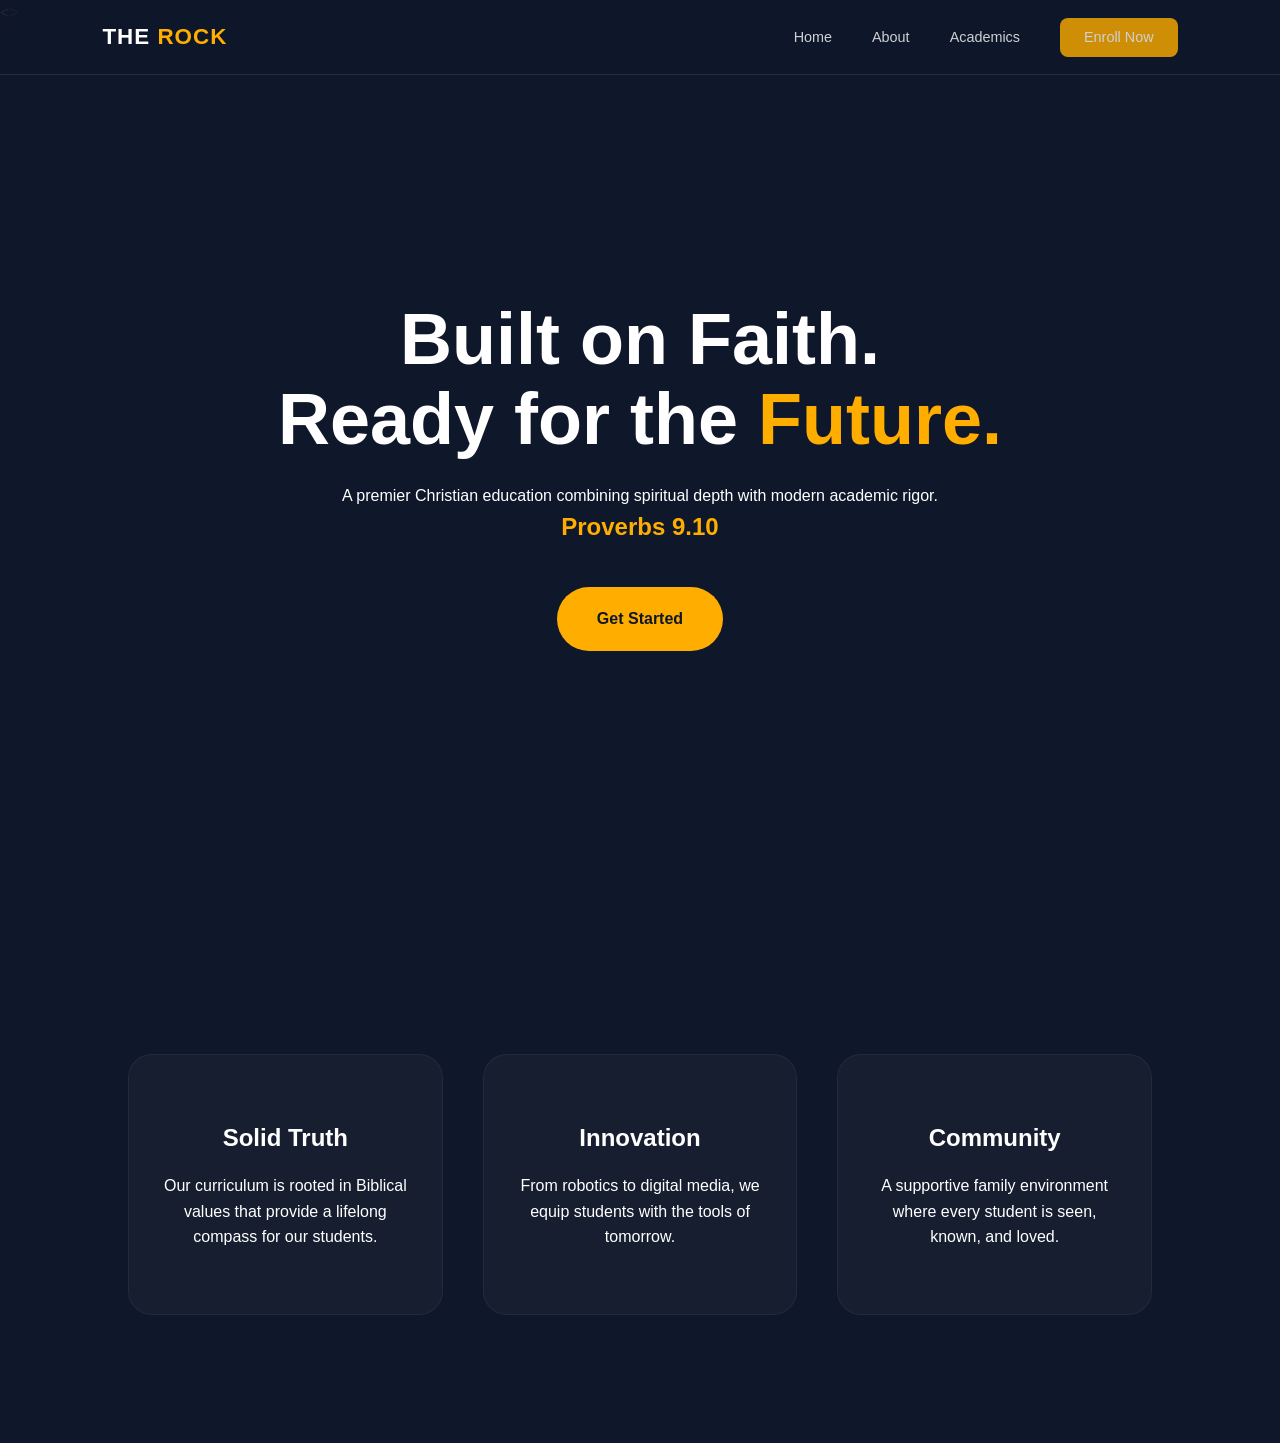
==== index.html @ 66d35864 "Add files via upload" ====
<!DOCTYPE html>
<html lang="en">
<>
    <meta charset="UTF-8">
    <meta name="viewport" content="width=device-width, initial-scale=1.0">
    <title>The Rock Christian School | Modern Education</title>
    <style>
        :root {
            --primary: #0f172a;
            --accent: #ffae00;
            --primary-light: #1e293b;
            --text-light: #ffffff;
            --glass: rgba(255, 255, 255, 0.03);
            --transition: all 0.4s cubic-bezier(0.175, 0.885, 0.32, 1.275);
        }
        * {
            margin: 0;
            padding: 0;
            box-sizing: border-box;






            
            font-family: 'Inter', sans-serif;
        }
        body {
            background-color: var(--primary);
            color: var(--text-light);
            line-height: 1.6;
            overflow-x: hidden;
        }
        .navbar {
            position: fixed;
            top: 0;
            width: 100%;
            padding: 1.2rem 8%;
            display: flex;
            justify-content: space-between;
            align-items: center;
            background: rgba(15, 23, 42, 0.9);
            backdrop-filter: blur(15px);
            z-index: 1000;
            border-bottom: 1px solid rgba(255,255,255,0.1);
        }
        .logo {
            font-size: 1.4rem;
            font-weight: 700;
            letter-spacing: 1px;
            text-transform: uppercase;
        }
        .logo span { color: var(--accent); }
        .nav-links {
            list-style: none;
            display: flex;
            align-items: center;
        }
        .nav-links li { margin-left: 2.5rem; }
        .nav-links a {
            text-decoration: none;
            color: white;
            font-size: 0.9rem;
            font-weight: 500;
            transition: 0.3s;
            opacity: 0.8;
        }
        .nav-links a:hover { opacity: 1; color: var(--accent); }
        .btn-apply {
            background: var(--accent);
            color: var(--primary);
            padding: 0.7rem 1.5rem;
            border-radius: 8px;
            font-weight: 700;
            opacity: 1;
        }
        .hero {
            height: 100vh;
            background: var(--primary);
            display: flex;
            align-items: center;
            justify-content: center;
            text-align: center;
            padding: 0 20px;
        }
        .hero-content h1 {
            font-size: clamp(2.5rem, 8vw, 4.5rem);
            margin-bottom: 1.5rem;
            line-height: 1.1;
        }
        .hero-content p {
            font-size: 1.2rem;
            max-width: 600px;
            margin: 0 auto 2.5rem;
            opacity: 0.9;
        }
        .accent { color: var(--accent); }
        .btn-group {
            display: flex;
            gap: 1.5rem;
            justify-content: center;
        }
        .btn-main {
            padding: 1.2rem 2.5rem;
            background: var(--accent);
            color: var(--primary);
            text-decoration: none;
            border-radius: 50px;
            font-weight: 700;
            transition: var(--transition);
        }
        .btn-main:hover { transform: scale(1.05); box-shadow: 0 10px 20px rgba(251, 191, 36, 0.3); }
        .btn-outline {
            padding: 1.2rem 2.5rem;
            border: 2px solid white;
            color: white;
            text-decoration: none;
            border-radius: 50px;
            transition: 0.3s;
        }
        .btn-outline:hover { background: white; color: var(--primary); }
        .features {
            display: grid;
            grid-template-columns: repeat(auto-fit, minmax(300px, 1fr));
            gap: 2.5rem;
            padding: 8rem 10%;
            background: #0f172a;
        }
        .feature-card {
            background: var(--glass);
            padding: 4rem 2rem;
            border-radius: 24px;
            text-align: center;
            border: 1px solid rgba(255,255,255,0.05);
            transition: var(--transition);
        }
        .feature-card:hover {
            background: rgba(255,255,255,0.08);
            transform: translateY(-15px);
            border-color: var(--accent);
        }
        .feature-card i {
            font-size: 3.5rem;
            color: var(--accent);
            margin-bottom: 2rem;
        }
        .feature-card h3 { margin-bottom: 1rem; font-size: 1.5rem; }
    </style>
<head>
    <title>The Rock | Christian School</title>
    <meta name="description" content="A detailed description of who you are, what you do, and the purpose of your website.">
    <meta name="keywords" content="portfolio, The Rock Christian School, The Rock, josiahchristian84">
</head>
    <meta name="google-site-verification" content="l6RTwxFSJ9D2BSVv9DNrc0kFmFDAfDRI80gok0bASIE" />
    <head>
    <meta property="og:title" content="Welcome to My Portfolio" />
    <meta property="og:description" content="Check out my newly launched website hosted on GitHub Pages!" />
    <meta property="og:image" content="https://github.io" />
</head>
<body>

    <nav class="navbar">
        <div class="logo">The <span>Rock</span></div>
        <ul class="nav-links">
            <li><a href="#home">Home</a></li>
            <li><a href="about.html">About</a></li>
            <li><a href="academics.html">Academics</a></li>
            <li><a href="apply.html" class="btn-apply">Enroll Now</a></li>
        </ul>
    </nav>
    <header id="home" class="hero">
        <div class="hero-content">
            <h1 class="title">Built on Faith.<br>Ready for the <span class="accent">Future.</span></h1>
            <class="title">A premier Christian education combining spiritual depth with modern academic rigor.<h2><span class="accent"> Proverbs 9.10</span></h2></p>
            <div class="btn-group title">
                <a href="apply.html" class="btn-main">Get Started</a>
            </div>
        </div>
    </header>
    <section id="about" class="features">
        <div class="feature-card">
            <h3>Solid Truth</h3>
            <p>Our curriculum is rooted in Biblical values that provide a lifelong compass for our students.</p>
        </div>
        <div class="feature-card">
            <h3>Innovation</h3>
            <p>From robotics to digital media, we equip students with the tools of tomorrow.</p>
        </div>
        <div class="feature-card">
            <h3>Community</h3>
            <p>A supportive family environment where every student is seen, known, and loved.</p>
        </div>
    </section>
</body>
</html>
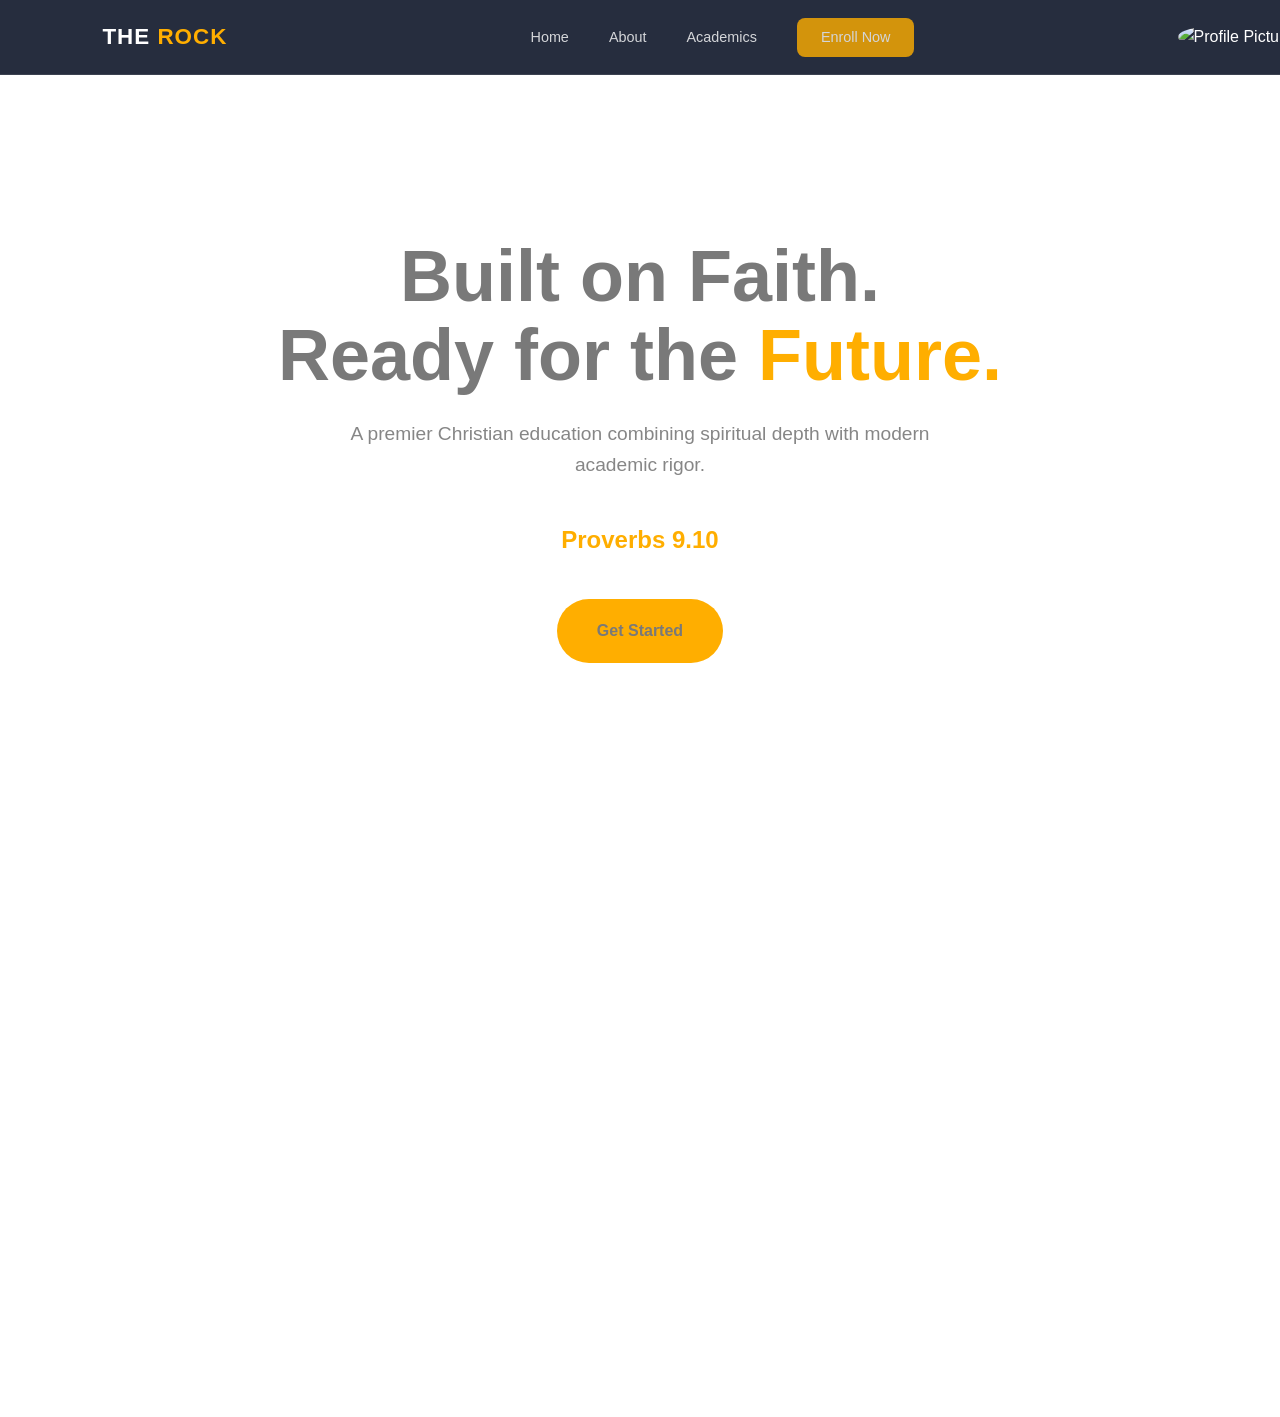
==== commit 17155b14: "Update index.html" ====
--- a/index.html
+++ b/index.html
@@ -1,12 +1,11 @@
 <!DOCTYPE html>
 <html lang="en">
-<>
+<head>
     <meta charset="UTF-8">
     <meta name="viewport" content="width=device-width, initial-scale=1.0">
     <title>The Rock Christian School | Modern Education</title>
     <style>
         :root {
-            --primary: #0f172a;
             --accent: #ffae00;
             --primary-light: #1e293b;
             --text-light: #ffffff;
@@ -17,17 +16,15 @@
             margin: 0;
             padding: 0;
             box-sizing: border-box;
-
-
-
-
-
-
             
             font-family: 'Inter', sans-serif;
         }
         body {
-            background-color: var(--primary);
+            background-image: url('index.jpg');
+            background-size: cover;
+            background-position: center;
+            background-attachment: flex;
+            background-blend-mode: overlay;
             color: var(--text-light);
             line-height: 1.6;
             overflow-x: hidden;
@@ -83,6 +80,7 @@
             justify-content: center;
             text-align: center;
             padding: 0 20px;
+            color: rgb(121, 121, 121);
         }
         .hero-content h1 {
             font-size: clamp(2.5rem, 8vw, 4.5rem);
@@ -120,59 +118,66 @@
             transition: 0.3s;
         }
         .btn-outline:hover { background: white; color: var(--primary); }
+
         .features {
             display: grid;
             grid-template-columns: repeat(auto-fit, minmax(300px, 1fr));
             gap: 2.5rem;
             padding: 8rem 10%;
-            background: #0f172a;
-        }
+        }
+
         .feature-card {
             background: var(--glass);
+            color: rgb(255, 255, 255);
             padding: 4rem 2rem;
             border-radius: 24px;
             text-align: center;
-            border: 1px solid rgba(255,255,255,0.05);
+            border: 1px solid rgba(0, 255, 242, 0);
             transition: var(--transition);
         }
+
         .feature-card:hover {
             background: rgba(255,255,255,0.08);
             transform: translateY(-15px);
             border-color: var(--accent);
         }
+
         .feature-card i {
             font-size: 3.5rem;
             color: var(--accent);
             margin-bottom: 2rem;
         }
+
         .feature-card h3 { margin-bottom: 1rem; font-size: 1.5rem; }
+
     </style>
 <head>
     <title>The Rock | Christian School</title>
     <meta name="description" content="A detailed description of who you are, what you do, and the purpose of your website.">
     <meta name="keywords" content="portfolio, The Rock Christian School, The Rock, josiahchristian84">
-</head>
     <meta name="google-site-verification" content="l6RTwxFSJ9D2BSVv9DNrc0kFmFDAfDRI80gok0bASIE" />
-    <head>
     <meta property="og:title" content="Welcome to My Portfolio" />
     <meta property="og:description" content="Check out my newly launched website hosted on GitHub Pages!" />
     <meta property="og:image" content="https://github.io" />
 </head>
 <body>
-
     <nav class="navbar">
         <div class="logo">The <span>Rock</span></div>
         <ul class="nav-links">
-            <li><a href="#home">Home</a></li>
+            <li><a href="index.html">Home</a></li>
             <li><a href="about.html">About</a></li>
             <li><a href="academics.html">Academics</a></li>
             <li><a href="apply.html" class="btn-apply">Enroll Now</a></li>
         </ul>
+    </div>
+    <div class="picture">
+            <img src="picture.png" alt="Profile Picture" style="width: 40px; height: 40px; margin-right: -300rem; border-radius: 50%;">
+        </div>
     </nav>
     <header id="home" class="hero">
         <div class="hero-content">
             <h1 class="title">Built on Faith.<br>Ready for the <span class="accent">Future.</span></h1>
-            <class="title">A premier Christian education combining spiritual depth with modern academic rigor.<h2><span class="accent"> Proverbs 9.10</span></h2></p>
+            <p class="title">A premier Christian education combining spiritual depth with modern academic rigor.<h2><span class="accent"> Proverbs 9.10</span></h2></p>
             <div class="btn-group title">
                 <a href="apply.html" class="btn-main">Get Started</a>
             </div>
@@ -193,4 +198,4 @@
         </div>
     </section>
 </body>
-</html>+</html>
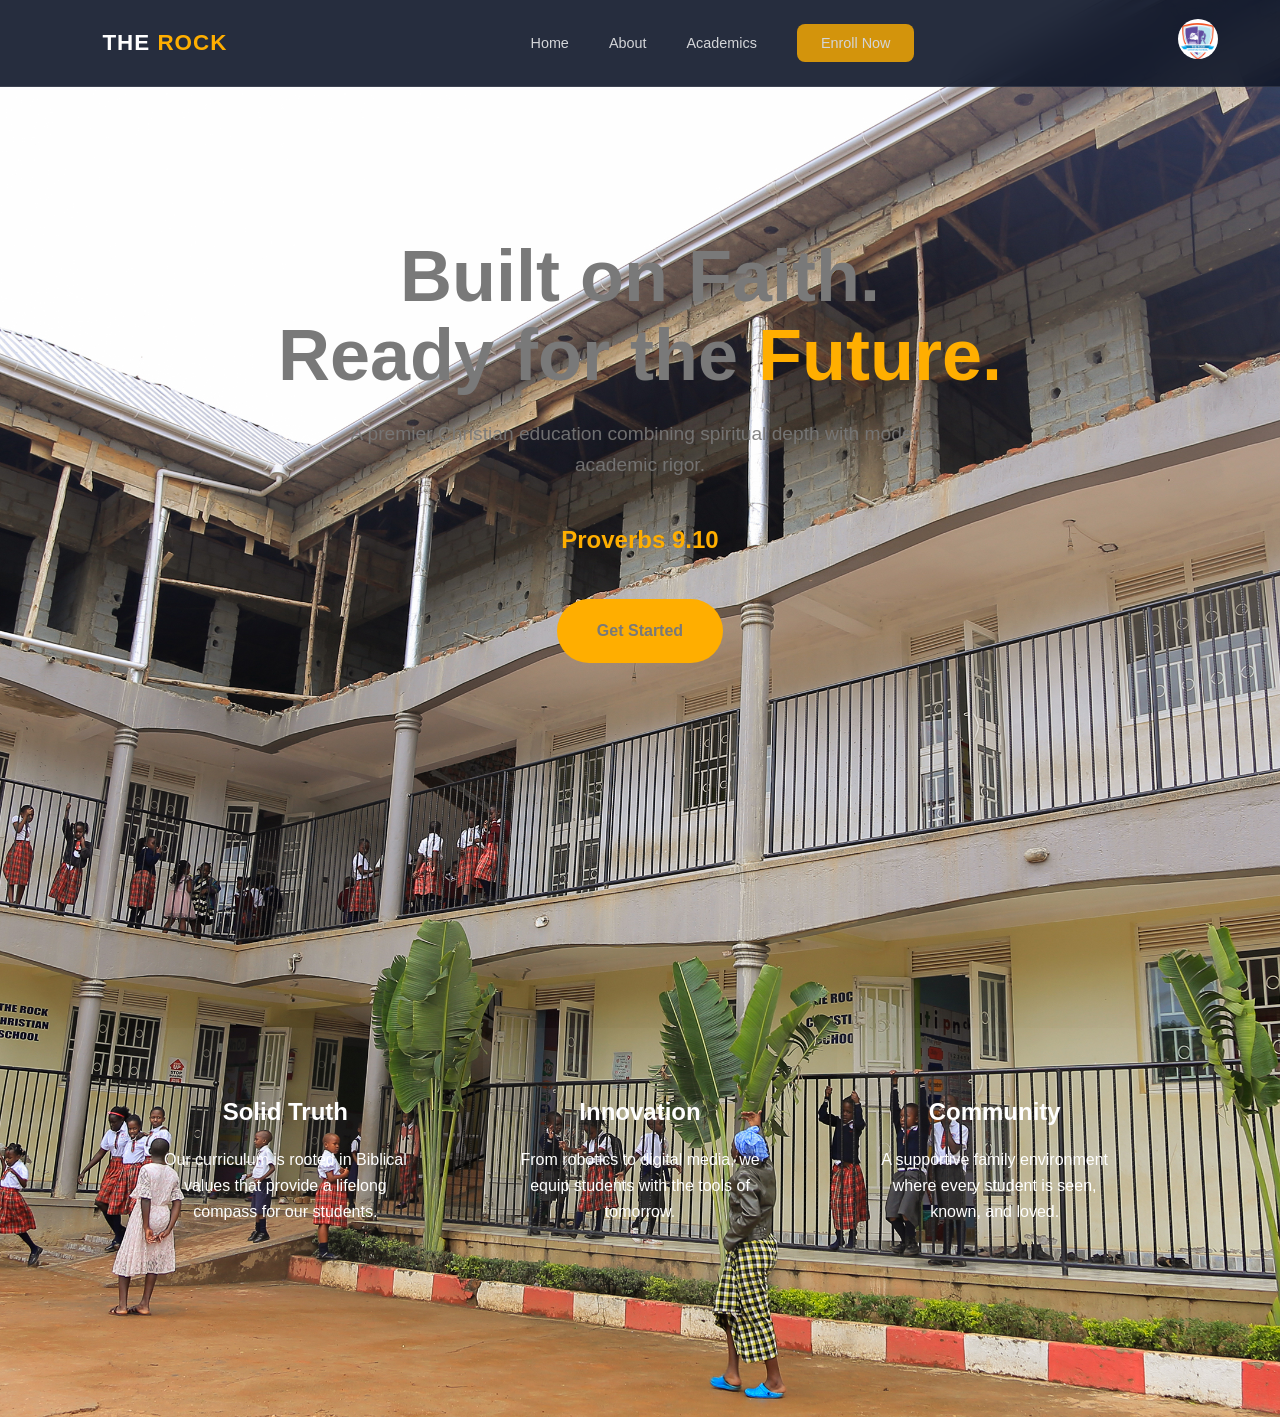
==== commit 1e5a1e4c: "Add files via upload" ====
--- a/index.html
+++ b/index.html
@@ -198,4 +198,4 @@
         </div>
     </section>
 </body>
-</html>
+</html>
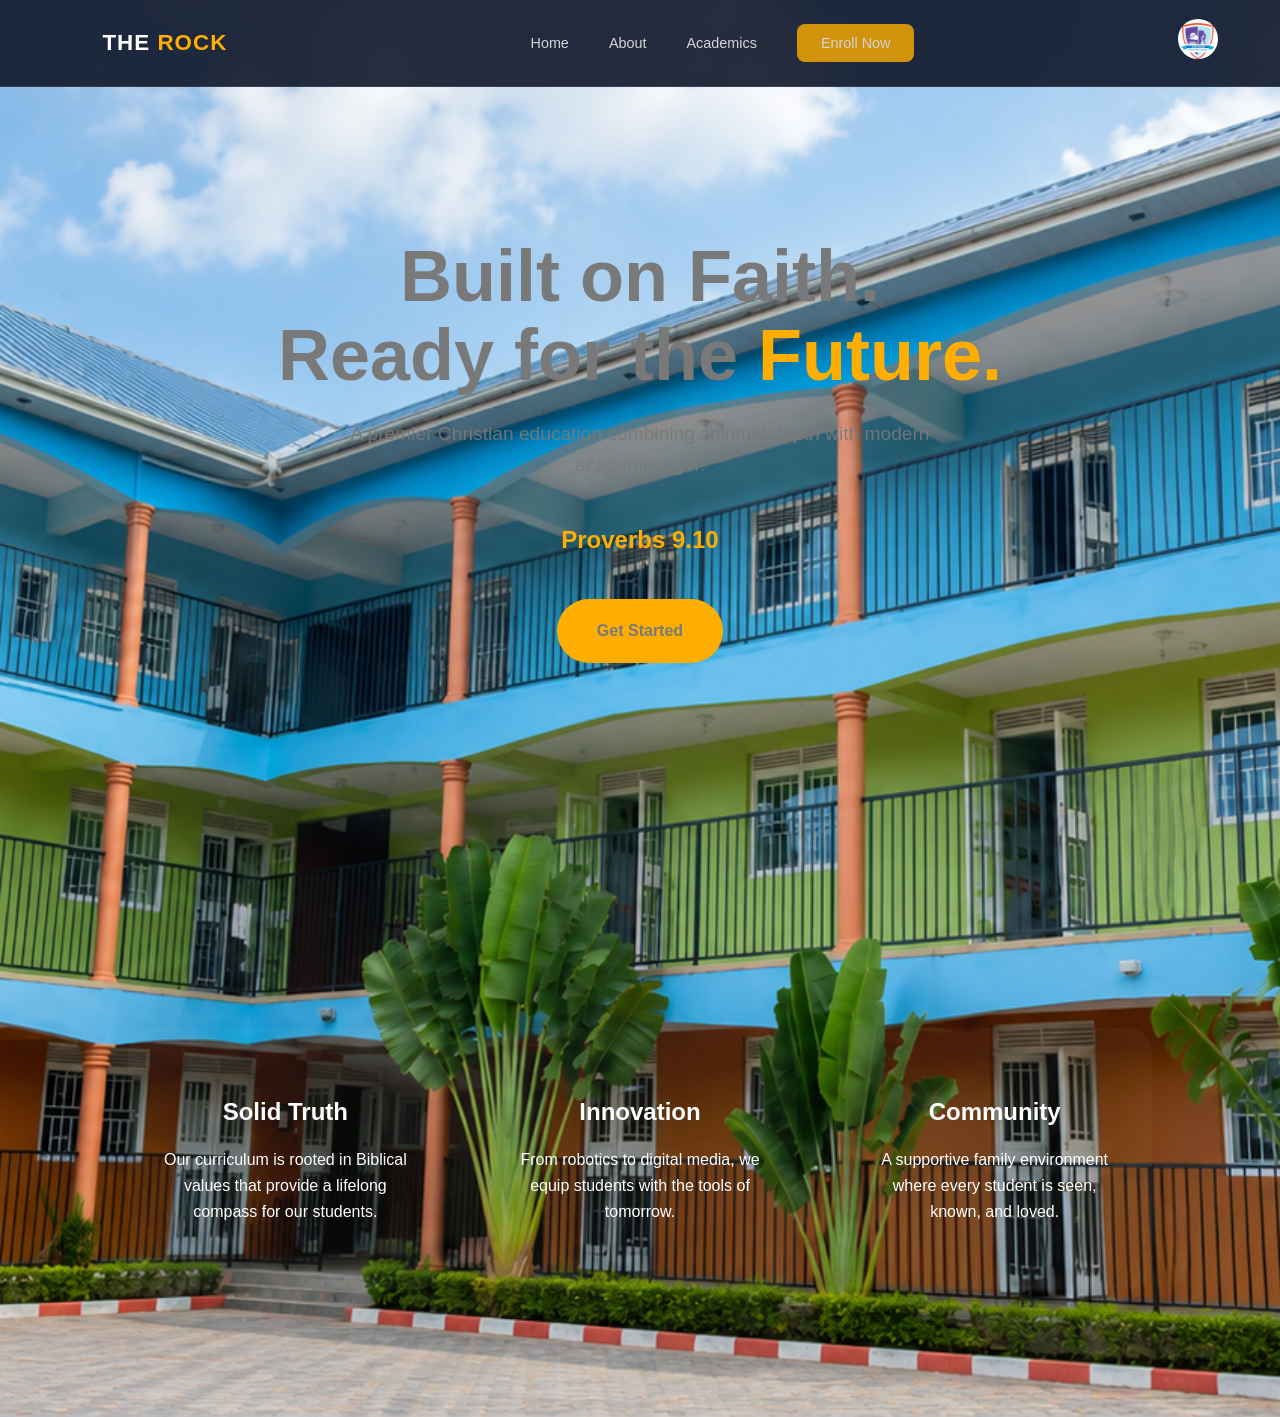
==== commit a3c4396f: "Add files via upload" ====
--- a/index.html
+++ b/index.html
@@ -4,154 +4,8 @@
     <meta charset="UTF-8">
     <meta name="viewport" content="width=device-width, initial-scale=1.0">
     <title>The Rock Christian School | Modern Education</title>
-    <style>
-        :root {
-            --accent: #ffae00;
-            --primary-light: #1e293b;
-            --text-light: #ffffff;
-            --glass: rgba(255, 255, 255, 0.03);
-            --transition: all 0.4s cubic-bezier(0.175, 0.885, 0.32, 1.275);
-        }
-        * {
-            margin: 0;
-            padding: 0;
-            box-sizing: border-box;
-            
-            font-family: 'Inter', sans-serif;
-        }
-        body {
-            background-image: url('index.jpg');
-            background-size: cover;
-            background-position: center;
-            background-attachment: flex;
-            background-blend-mode: overlay;
-            color: var(--text-light);
-            line-height: 1.6;
-            overflow-x: hidden;
-        }
-        .navbar {
-            position: fixed;
-            top: 0;
-            width: 100%;
-            padding: 1.2rem 8%;
-            display: flex;
-            justify-content: space-between;
-            align-items: center;
-            background: rgba(15, 23, 42, 0.9);
-            backdrop-filter: blur(15px);
-            z-index: 1000;
-            border-bottom: 1px solid rgba(255,255,255,0.1);
-        }
-        .logo {
-            font-size: 1.4rem;
-            font-weight: 700;
-            letter-spacing: 1px;
-            text-transform: uppercase;
-        }
-        .logo span { color: var(--accent); }
-        .nav-links {
-            list-style: none;
-            display: flex;
-            align-items: center;
-        }
-        .nav-links li { margin-left: 2.5rem; }
-        .nav-links a {
-            text-decoration: none;
-            color: white;
-            font-size: 0.9rem;
-            font-weight: 500;
-            transition: 0.3s;
-            opacity: 0.8;
-        }
-        .nav-links a:hover { opacity: 1; color: var(--accent); }
-        .btn-apply {
-            background: var(--accent);
-            color: var(--primary);
-            padding: 0.7rem 1.5rem;
-            border-radius: 8px;
-            font-weight: 700;
-            opacity: 1;
-        }
-        .hero {
-            height: 100vh;
-            background: var(--primary);
-            display: flex;
-            align-items: center;
-            justify-content: center;
-            text-align: center;
-            padding: 0 20px;
-            color: rgb(121, 121, 121);
-        }
-        .hero-content h1 {
-            font-size: clamp(2.5rem, 8vw, 4.5rem);
-            margin-bottom: 1.5rem;
-            line-height: 1.1;
-        }
-        .hero-content p {
-            font-size: 1.2rem;
-            max-width: 600px;
-            margin: 0 auto 2.5rem;
-            opacity: 0.9;
-        }
-        .accent { color: var(--accent); }
-        .btn-group {
-            display: flex;
-            gap: 1.5rem;
-            justify-content: center;
-        }
-        .btn-main {
-            padding: 1.2rem 2.5rem;
-            background: var(--accent);
-            color: var(--primary);
-            text-decoration: none;
-            border-radius: 50px;
-            font-weight: 700;
-            transition: var(--transition);
-        }
-        .btn-main:hover { transform: scale(1.05); box-shadow: 0 10px 20px rgba(251, 191, 36, 0.3); }
-        .btn-outline {
-            padding: 1.2rem 2.5rem;
-            border: 2px solid white;
-            color: white;
-            text-decoration: none;
-            border-radius: 50px;
-            transition: 0.3s;
-        }
-        .btn-outline:hover { background: white; color: var(--primary); }
-
-        .features {
-            display: grid;
-            grid-template-columns: repeat(auto-fit, minmax(300px, 1fr));
-            gap: 2.5rem;
-            padding: 8rem 10%;
-        }
-
-        .feature-card {
-            background: var(--glass);
-            color: rgb(255, 255, 255);
-            padding: 4rem 2rem;
-            border-radius: 24px;
-            text-align: center;
-            border: 1px solid rgba(0, 255, 242, 0);
-            transition: var(--transition);
-        }
-
-        .feature-card:hover {
-            background: rgba(255,255,255,0.08);
-            transform: translateY(-15px);
-            border-color: var(--accent);
-        }
-
-        .feature-card i {
-            font-size: 3.5rem;
-            color: var(--accent);
-            margin-bottom: 2rem;
-        }
-
-        .feature-card h3 { margin-bottom: 1rem; font-size: 1.5rem; }
-
-    </style>
-<head>
+    <link rel="stylesheet" href="index.css">
+</head>
     <title>The Rock | Christian School</title>
     <meta name="description" content="A detailed description of who you are, what you do, and the purpose of your website.">
     <meta name="keywords" content="portfolio, The Rock Christian School, The Rock, josiahchristian84">
--- a/index.css
+++ b/index.css
@@ -0,0 +1,146 @@
+:root {
+            --accent: #ffae00;
+            --primary-light: #1e293b;
+            --text-light: #ffffff;
+            --glass: rgba(255, 255, 255, 0.03);
+            --transition: all 0.4s cubic-bezier(0.175, 0.885, 0.32, 1.275);
+        }
+        * {
+            margin: 0;
+            padding: 0;
+            box-sizing: border-box;
+            
+            font-family: 'Inter', sans-serif;
+        }
+        body {
+            background-image: url('index.jpeg');
+            background-size: cover;
+            background-position: center;
+            background-attachment: flex;
+            background-blend-mode: overlay;
+            color: var(--text-light);
+            line-height: 1.6;
+            overflow-x: hidden;
+        }
+        .navbar {
+            position: fixed;
+            top: 0;
+            width: 100%;
+            padding: 1.2rem 8%;
+            display: flex;
+            justify-content: space-between;
+            align-items: center;
+            background: rgba(15, 23, 42, 0.9);
+            backdrop-filter: blur(15px);
+            z-index: 1000;
+            border-bottom: 1px solid rgba(255,255,255,0.1);
+        }
+        .logo {
+            font-size: 1.4rem;
+            font-weight: 700;
+            letter-spacing: 1px;
+            text-transform: uppercase;
+        }
+        .logo span { color: var(--accent); }
+        .nav-links {
+            list-style: none;
+            display: flex;
+            align-items: center;
+        }
+        .nav-links li { margin-left: 2.5rem; }
+        .nav-links a {
+            text-decoration: none;
+            color: white;
+            font-size: 0.9rem;
+            font-weight: 500;
+            transition: 0.3s;
+            opacity: 0.8;
+        }
+        .nav-links a:hover { opacity: 1; color: var(--accent); }
+        .btn-apply {
+            background: var(--accent);
+            color: var(--primary);
+            padding: 0.7rem 1.5rem;
+            border-radius: 8px;
+            font-weight: 700;
+            opacity: 1;
+        }
+        .hero {
+            height: 100vh;
+            background: var(--primary);
+            display: flex;
+            align-items: center;
+            justify-content: center;
+            text-align: center;
+            padding: 0 20px;
+            color: rgb(121, 121, 121);
+        }
+        .hero-content h1 {
+            font-size: clamp(2.5rem, 8vw, 4.5rem);
+            margin-bottom: 1.5rem;
+            line-height: 1.1;
+        }
+        .hero-content p {
+            font-size: 1.2rem;
+            max-width: 600px;
+            margin: 0 auto 2.5rem;
+            opacity: 0.9;
+        }
+        .accent { color: var(--accent); }
+        .btn-group {
+            display: flex;
+            gap: 1.5rem;
+            justify-content: center;
+        }
+        .btn-main {
+            padding: 1.2rem 2.5rem;
+            background: var(--accent);
+            color: var(--primary);
+            text-decoration: none;
+            border-radius: 50px;
+            font-weight: 700;
+            transition: var(--transition);
+        }
+        .btn-main:hover { transform: scale(1.05); box-shadow: 0 10px 20px rgba(251, 191, 36, 0.3); }
+        .btn-outline {
+            padding: 1.2rem 2.5rem;
+            border: 2px solid white;
+            color: white;
+            text-decoration: none;
+            border-radius: 50px;
+            transition: 0.3s;
+        }
+        .btn-outline:hover { background: white; color: var(--primary); }
+
+        .features {
+            display: grid;
+            grid-template-columns: repeat(auto-fit, minmax(300px, 1fr));
+            gap: 2.5rem;
+            padding: 8rem 10%;
+        }
+
+        .feature-card {
+            background: var(--glass);
+            color: rgb(255, 255, 255);
+            padding: 4rem 2rem;
+            border-radius: 24px;
+            text-align: center;
+            border: 1px solid rgba(0, 255, 242, 0);
+            transition: var(--transition);
+        }
+
+        .feature-card:hover {
+            background: rgba(255,255,255,0.08);
+            transform: translateY(-15px);
+            border-color: var(--accent);
+        }
+
+        .feature-card i {
+            font-size: 3.5rem;
+            color: var(--accent);
+            margin-bottom: 2rem;
+        }
+
+        .feature-card h3 { margin-bottom: 1rem; font-size: 1.5rem; }
+
+        
